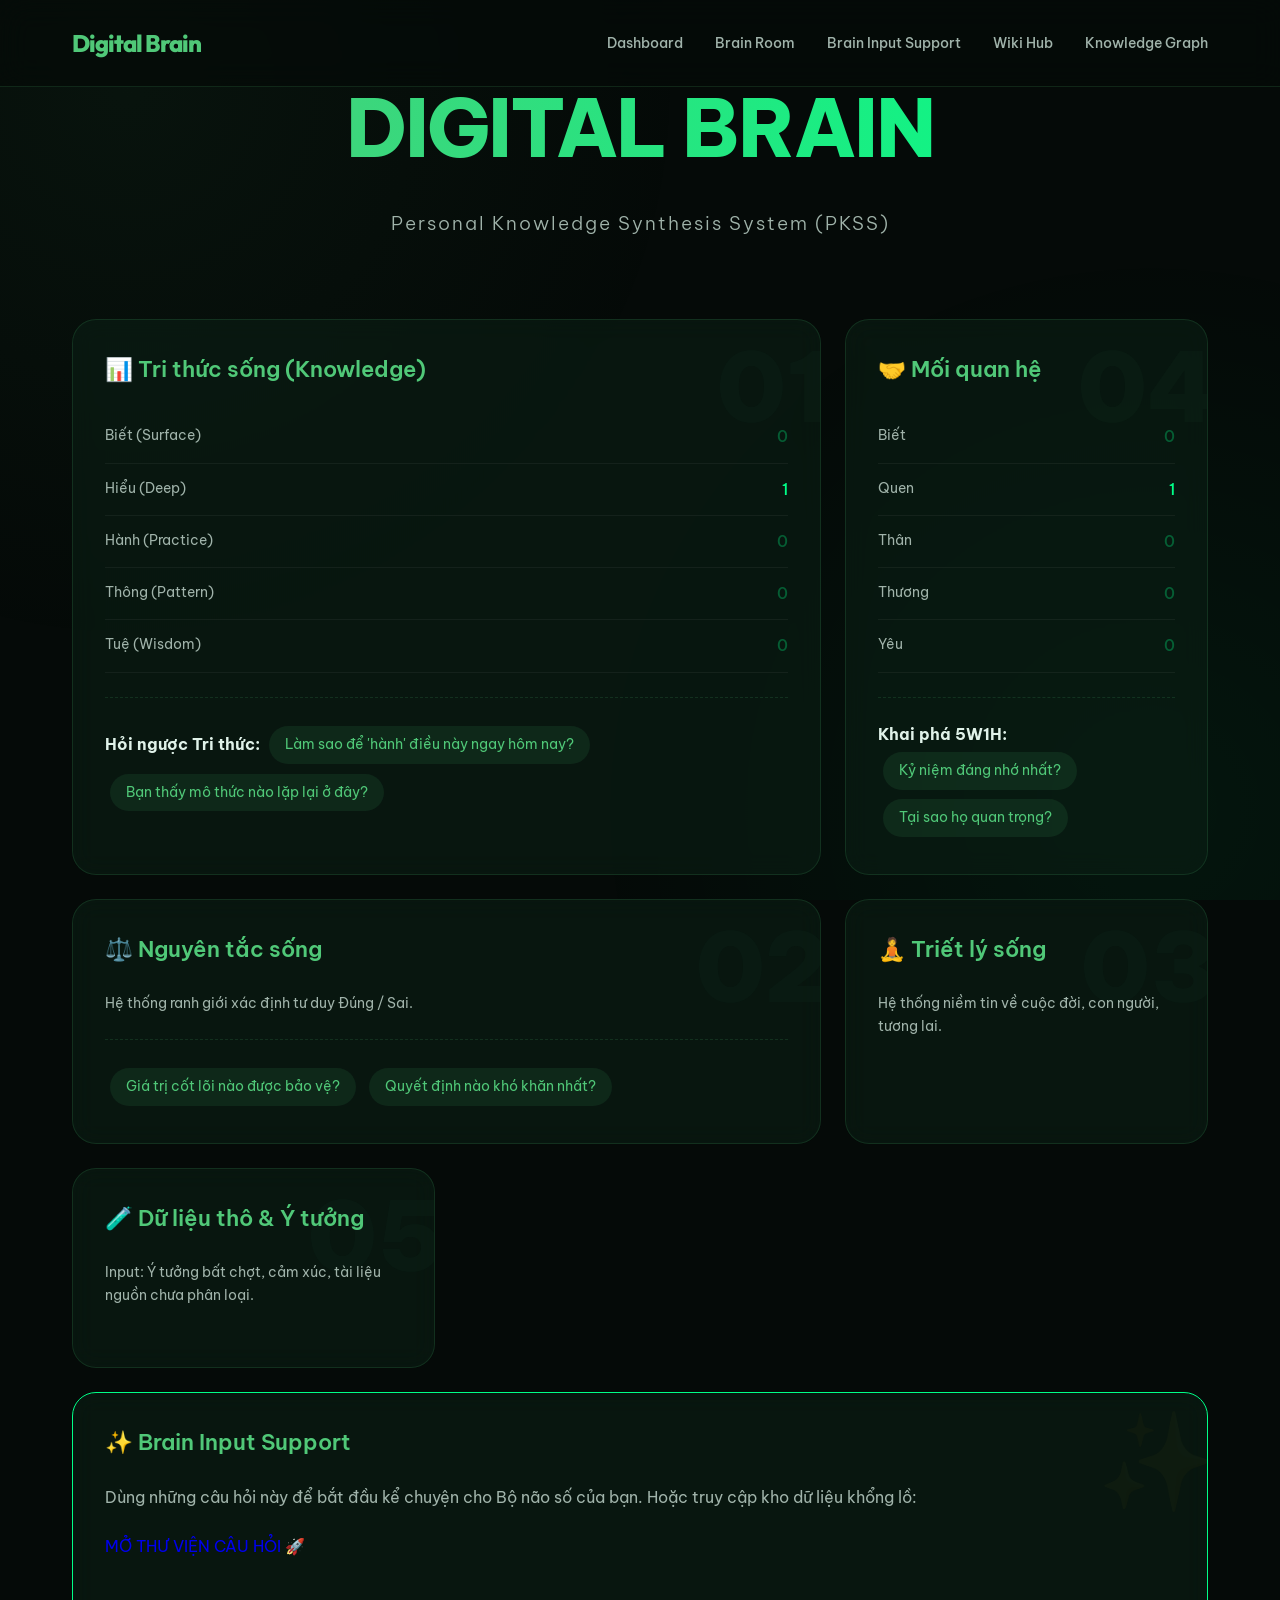
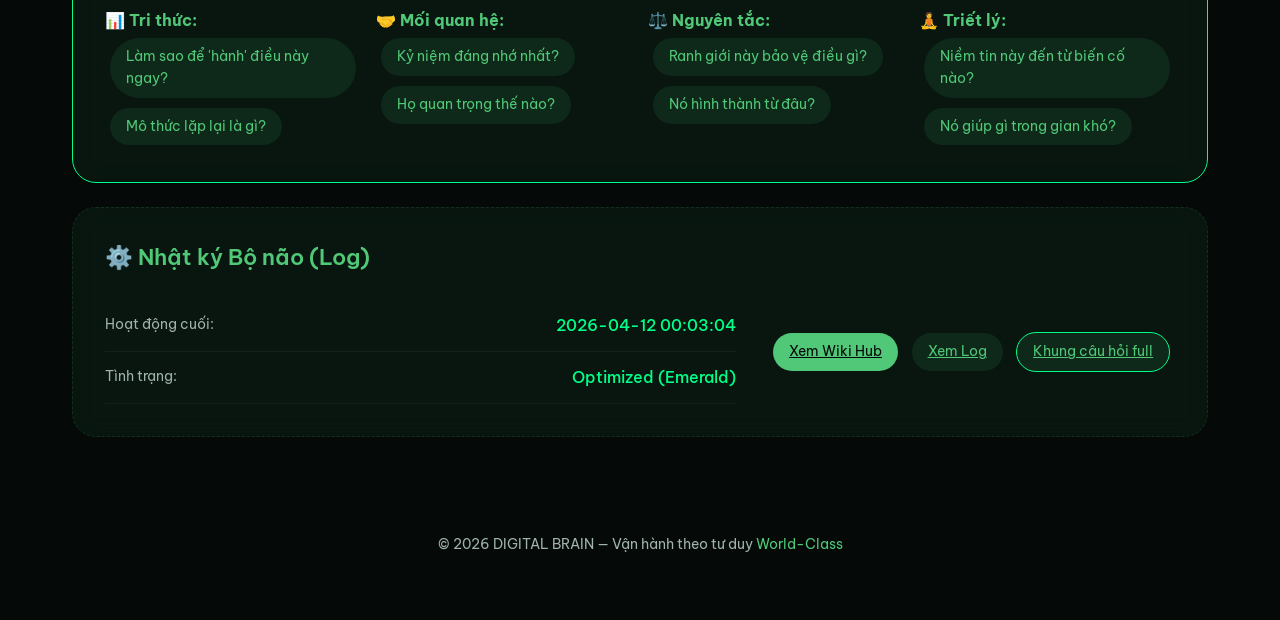
==== index.html @ 5f9c5ad5 "Initial commit: Open source template of Digital Brain" ====
<!DOCTYPE html>
<html lang="vi">
<head>
    <meta charset="UTF-8">
    <meta name="viewport" content="width=device-width, initial-scale=1.0">
    <title>Digital Brain | Emerald Intelligence</title>
    <link rel="stylesheet" href="index.css">
    <link href="https://fonts.googleapis.com/css2?family=Be+Vietnam+Pro:wght@300;400;600;800&family=Inter:wght@300;400;600&family=Outfit:wght@300;500;700;900&display=swap" rel="stylesheet">
    <script src="stats.js"></script>
</head>
<body>
    <div class="background-glow"></div>
    
    <nav class="navbar">
        <div class="nav-container">
            <a href="index.html" class="nav-logo">Digital Brain</a>
            <div class="nav-links">
                <a href="index.html">Dashboard</a>
                <a href="brain_room.html">Brain Room</a>
                <a href="prompts.html">Brain Input Support</a>
                <a href="wiki_hub.html">Wiki Hub</a>
                <a href="graph.html">Knowledge Graph</a>
            </div>
        </div>
    </nav>

    <main class="container">
        <header class="hero">
            <h1 class="glitch">Digital Brain</h1>
            <p class="subtitle">Personal Knowledge Synthesis System (PKSS)</p>
        </header>

        <section class="dashboard-grid">
            <!-- PILLAR 1: KNOWLEDGE -->
            <div class="card bento-large">
                <span class="pillar-number">01</span>
                <h2>📊 Tri thức sống (Knowledge)</h2>
                <div class="status-list">
                    <div class="status-item"><span class="status-label">Biết (Surface)</span> <span class="status-value" id="k-1">0</span></div>
                    <div class="status-item"><span class="status-label">Hiểu (Deep)</span> <span class="status-value" id="k-2">0</span></div>
                    <div class="status-item"><span class="status-label">Hành (Practice)</span> <span class="status-value" id="k-3">0</span></div>
                    <div class="status-item"><span class="status-label">Thông (Pattern)</span> <span class="status-value" id="k-4">0</span></div>
                    <div class="status-item"><span class="status-label">Tuệ (Wisdom)</span> <span class="status-value" id="k-5">0</span></div>
                </div>
                <div class="onboarding-questions">
                    <strong>Hỏi ngược Tri thức:</strong>
                    <div class="question-chip" title="Click to ask AI this">Làm sao để 'hành' điều này ngay hôm nay?</div>
                    <div class="question-chip" title="Click to ask AI this">Bạn thấy mô thức nào lặp lại ở đây?</div>
                </div>
            </div>

            <!-- PILLAR 4: RELATIONSHIPS -->
            <div class="card bento-medium">
                <span class="pillar-number">04</span>
                <h2>🤝 Mối quan hệ</h2>
                <div class="status-list">
                    <div class="status-item"><span class="status-label">Biết</span> <span class="status-value" id="r-1">0</span></div>
                    <div class="status-item"><span class="status-label">Quen</span> <span class="status-value" id="r-2">0</span></div>
                    <div class="status-item"><span class="status-label">Thân</span> <span class="status-value" id="r-3">0</span></div>
                    <div class="status-item"><span class="status-label">Thương</span> <span class="status-value" id="r-4">0</span></div>
                    <div class="status-item"><span class="status-label">Yêu</span> <span class="status-value" id="r-5">0</span></div>
                </div>
                <div class="onboarding-questions">
                    <strong>Khai phá 5W1H:</strong>
                    <div class="question-chip">Kỷ niệm đáng nhớ nhất?</div>
                    <div class="question-chip">Tại sao họ quan trọng?</div>
                </div>
            </div>

            <!-- PILLAR 2: PRINCIPLES -->
            <div class="card bento-wide">
                <span class="pillar-number">02</span>
                <h2>⚖️ Nguyên tắc sống</h2>
                <p style="color: var(--text-secondary); font-size: 0.9rem;">Hệ thống ranh giới xác định tư duy Đúng / Sai.</p>
                <div class="onboarding-questions">
                    <div class="question-chip">Giá trị cốt lõi nào được bảo vệ?</div>
                    <div class="question-chip">Quyết định nào khó khăn nhất?</div>
                </div>
            </div>

            <!-- PILLAR 3: PHILOSOPHIES -->
            <div class="card">
                <span class="pillar-number">03</span>
                <h2>🧘 Triết lý sống</h2>
                <p style="color: var(--text-secondary); font-size: 0.9rem;">Hệ thống niềm tin về cuộc đời, con người, tương lai.</p>
            </div>

            <!-- PILLAR 5: RAW DATA -->
            <div class="card">
                <span class="pillar-number">05</span>
                <h2>🧪 Dữ liệu thô & Ý tưởng</h2>
                <p style="color: var(--text-secondary); font-size: 0.9rem;">Input: Ý tưởng bất chợt, cảm xúc, tài liệu nguồn chưa phân loại.</p>
            </div>

            <!-- MAGIC PROMPTS SECTION -->
            <div class="card bento-wide" style="grid-column: span 3; border: 1px solid var(--accent-color);">
                <span class="pillar-number">✨</span>
                <h2>✨ Brain Input Support</h2>
                <p style="color: var(--text-secondary); margin-bottom: 1.5rem;">Dùng những câu hỏi này để bắt đầu kể chuyện cho Bộ não số của bạn. Hoặc truy cập kho dữ liệu khổng lồ:</p>
                <div style="display: flex; gap: 1rem; margin-bottom: 1.5rem;">
                    <a href="prompts.html" class="btn-magic" style="text-decoration: none; display: inline-block;">MỞ THƯ VIỆN CÂU HỎI 🚀</a>
                </div>
                <div style="display: grid; grid-template-columns: repeat(auto-fit, minmax(250px, 1fr)); gap: 1rem;">
                    <div class="onboarding-questions" style="margin-top: 0; border: none;">
                        <strong style="color: var(--primary-color);">📊 Tri thức:</strong>
                        <div class="question-chip">Làm sao để 'hành' điều này ngay?</div>
                        <div class="question-chip">Mô thức lặp lại là gì?</div>
                    </div>
                    <div class="onboarding-questions" style="margin-top: 0; border: none;">
                        <strong style="color: var(--primary-color);">🤝 Mối quan hệ:</strong>
                        <div class="question-chip">Kỷ niệm đáng nhớ nhất?</div>
                        <div class="question-chip">Họ quan trọng thế nào?</div>
                    </div>
                    <div class="onboarding-questions" style="margin-top: 0; border: none;">
                        <strong style="color: var(--primary-color);">⚖️ Nguyên tắc:</strong>
                        <div class="question-chip">Ranh giới này bảo vệ điều gì?</div>
                        <div class="question-chip">Nó hình thành từ đâu?</div>
                    </div>
                    <div class="onboarding-questions" style="margin-top: 0; border: none;">
                        <strong style="color: var(--primary-color);">🧘 Triết lý:</strong>
                        <div class="question-chip">Niềm tin này đến từ biến cố nào?</div>
                        <div class="question-chip">Nó giúp gì trong gian khó?</div>
                    </div>
                </div>
            </div>

            <!-- LOGS & METRICS -->
            <div class="card" style="border-style: dashed; grid-column: span 3;">
                <h2>⚙️ Nhật ký Bộ não (Log)</h2>
                <div style="display: flex; justify-content: space-between; align-items: center;">
                    <div class="status-list" style="flex: 1;">
                        <div class="status-item"><span class="status-label">Hoạt động cuối:</span> <span class="status-value" id="last-sync-time">Hệ thống khởi tạo</span></div>
                        <div class="status-item"><span class="status-label">Tình trạng:</span> <span class="status-value" style="color: #00ff88;">Optimized (Emerald)</span></div>
                    </div>
                    <div style="margin-left: 2rem;">
                        <a href="wiki_hub.html" class="question-chip" style="background: var(--primary-color); color: var(--bg-color);">Xem Wiki Hub</a>
                        <a href="wiki/log.md" class="question-chip">Xem Log</a>
                        <a href="wiki/templates/exploration-framework.md" class="question-chip" style="border: 1px solid var(--accent-color);">Khung câu hỏi full</a>
                    </div>
                </div>
            </div>
        </section>

        <footer class="footer">
            <p>&copy; 2026 DIGITAL BRAIN — Vận hành theo tư duy <span>World-Class</span></p>
        </footer>
    </main>

    <script>
        // Update stats from BRAIN_STATS (from stats.js)
        if (typeof BRAIN_STATS !== 'undefined') {
            // Knowledge mapping
            document.getElementById('k-1').innerText = BRAIN_STATS.knowledge["1_Biet"];
            document.getElementById('k-2').innerText = BRAIN_STATS.knowledge["2_Hieu"];
            document.getElementById('k-3').innerText = BRAIN_STATS.knowledge["3_Hanh"];
            document.getElementById('k-4').innerText = BRAIN_STATS.knowledge["4_Thong"];
            document.getElementById('k-5').innerText = BRAIN_STATS.knowledge["5_Tue"];

            // Relationship mapping
            document.getElementById('r-1').innerText = BRAIN_STATS.relationships["1_Biet"];
            document.getElementById('r-2').innerText = BRAIN_STATS.relationships["2_Quen"];
            document.getElementById('r-3').innerText = BRAIN_STATS.relationships["3_Than"];
            document.getElementById('r-4').innerText = BRAIN_STATS.relationships["4_Thuong"];
            document.getElementById('r-5').innerText = BRAIN_STATS.relationships["5_Yeu"];

            // Meta mapping
            document.getElementById('last-sync-time').innerText = BRAIN_STATS.last_sync;
        }

        // Animating the progress (visual opacity)
        document.querySelectorAll('.status-value').forEach((el) => {
            if (el.innerText === '0') {
               el.style.opacity = '0.3';
            } else {
               el.style.opacity = '1';
               el.style.color = 'var(--accent-color)';
            }
        });
    </script>
</body>
</html>
---- index.css ----
:root {
  --bg-color: #050a08;
  --primary-color: #50C878; /* Emerald Green */
  --primary-glow: rgba(80, 200, 120, 0.4);
  --secondary-color: #2e8b57;
  --accent-color: #00ff88;
  --text-main: #e0f2e9;
  --text-secondary: #a0b3aa;
  --card-bg: rgba(10, 31, 20, 0.6);
  --border-color: rgba(80, 200, 120, 0.15);
  --transition: all 0.4s cubic-bezier(0.165, 0.84, 0.44, 1);
}

* {
  margin: 0;
  padding: 0;
  box-sizing: border-box;
}

body {
  font-family: 'Be Vietnam Pro', 'Outfit', 'Inter', sans-serif;
  background-color: var(--bg-color);
  color: var(--text-main);
  line-height: 1.6;
  overflow-x: hidden;
  min-height: 100vh;
}

/* Navbar Styles */
.navbar {
  position: fixed;
  top: 0;
  width: 100%;
  padding: 1.5rem 0;
  background: rgba(5, 10, 8, 0.7);
  backdrop-filter: blur(15px);
  z-index: 1000;
  border-bottom: 1px solid var(--border-color);
}

.nav-container {
  max-width: 1200px;
  margin: 0 auto;
  display: flex;
  justify-content: space-between;
  align-items: center;
  padding: 0 2rem;
}

.nav-logo {
  font-size: 1.5rem;
  font-weight: 800;
  color: var(--primary-color);
  text-decoration: none;
  font-family: 'Outfit', sans-serif;
  letter-spacing: -1px;
}

.nav-links {
  display: flex;
  gap: 2rem;
}

.nav-links a {
  text-decoration: none;
  color: var(--text-secondary);
  font-size: 0.9rem;
  font-weight: 500;
  transition: var(--transition);
}

.nav-links a:hover, .nav-links a.active {
  color: var(--primary-color);
}

/* Background Animation */
.background-glow {
  position: fixed;
  top: 0;
  left: 0;
  width: 100%;
  height: 100%;
  background: 
    radial-gradient(circle at 10% 10%, rgba(80, 200, 120, 0.05) 0%, transparent 40%),
    radial-gradient(circle at 90% 90%, rgba(0, 255, 136, 0.05) 0%, transparent 40%);
  pointer-events: none;
  z-index: -1;
}

.container {
  max-width: 1200px;
  margin: 0 auto;
  padding: 4rem 2rem;
}

/* Hero Section */
.hero {
  text-align: center;
  margin-bottom: 5rem;
  animation: fadeInDown 1s ease-out;
}

.glitch {
  font-size: 5rem;
  font-weight: 800;
  letter-spacing: -2px;
  text-transform: uppercase;
  position: relative;
  background: linear-gradient(to right, var(--primary-color), var(--accent-color));
  -webkit-background-clip: text;
  -webkit-text-fill-color: transparent;
  margin-bottom: 1rem;
}

.subtitle {
  font-size: 1.2rem;
  color: var(--text-secondary);
  font-weight: 300;
  letter-spacing: 2px;
}

/* Dashboard Grid */
.dashboard-grid {
  display: grid;
  grid-template-columns: repeat(3, 1fr);
  grid-auto-rows: minmax(200px, auto);
  gap: 1.5rem;
}

.card {
  background: var(--card-bg);
  backdrop-filter: blur(12px);
  -webkit-backdrop-filter: blur(12px);
  border: 1px solid var(--border-color);
  border-radius: 24px;
  padding: 2rem;
  transition: var(--transition);
  position: relative;
  overflow: hidden;
}

.card:hover {
  transform: translateY(-5px);
  border-color: var(--primary-color);
  box-shadow: 0 15px 35px rgba(0, 0, 0, 0.4), 0 0 20px var(--primary-glow);
}

.card h2 {
  font-size: 1.4rem;
  font-weight: 600;
  margin-bottom: 1.5rem;
  display: flex;
  align-items: center;
  gap: 0.8rem;
  color: var(--primary-color);
}

/* Bento Scaling */
.bento-large { grid-column: span 2; grid-row: span 2; }
.bento-medium { grid-column: span 1; grid-row: span 2; }
.bento-wide { grid-column: span 2; grid-row: span 1; }

/* Pillars specific styles */
.pillar-number {
  position: absolute;
  top: -10px;
  right: -10px;
  font-size: 6rem;
  font-weight: 900;
  color: rgba(80, 200, 120, 0.03);
  pointer-events: none;
}

.status-list {
  list-style: none;
}

.status-item {
  display: flex;
  justify-content: space-between;
  padding: 0.8rem 0;
  border-bottom: 1px solid rgba(255, 255, 255, 0.05);
}

.status-label { color: var(--text-secondary); font-size: 0.9rem; }
.status-value { color: var(--accent-color); font-weight: 500; }

.onboarding-questions {
  margin-top: 1.5rem;
  padding-top: 1.5rem;
  border-top: 1px dashed var(--border-color);
}

.question-chip {
  display: inline-block;
  background: rgba(80, 200, 120, 0.1);
  color: var(--primary-color);
  padding: 0.5rem 1rem;
  border-radius: 50px;
  font-size: 0.85rem;
  margin: 0.3rem;
  cursor: pointer;
  transition: var(--transition);
}

.question-chip:hover {
  background: var(--primary-color);
  color: var(--bg-color);
}

/* Animations */
@keyframes fadeInDown {
  from { opacity: 0; transform: translateY(-30px); }
  to { opacity: 1; transform: translateY(0); }
}

@keyframes pulse {
  0% { transform: scale(1); opacity: 0.5; }
  50% { transform: scale(1.05); opacity: 0.8; }
  100% { transform: scale(1); opacity: 0.5; }
}

.footer {
  margin-top: 6rem;
  text-align: center;
  color: var(--text-secondary);
  font-size: 0.9rem;
}

.footer span {
  color: var(--primary-color);
}

/* Responsive */
@media (max-width: 900px) {
  .dashboard-grid { grid-template-columns: 1fr; }
  .bento-large, .bento-medium, .bento-wide { grid-column: span 1; grid-row: auto; }
  .glitch { font-size: 3rem; }
}
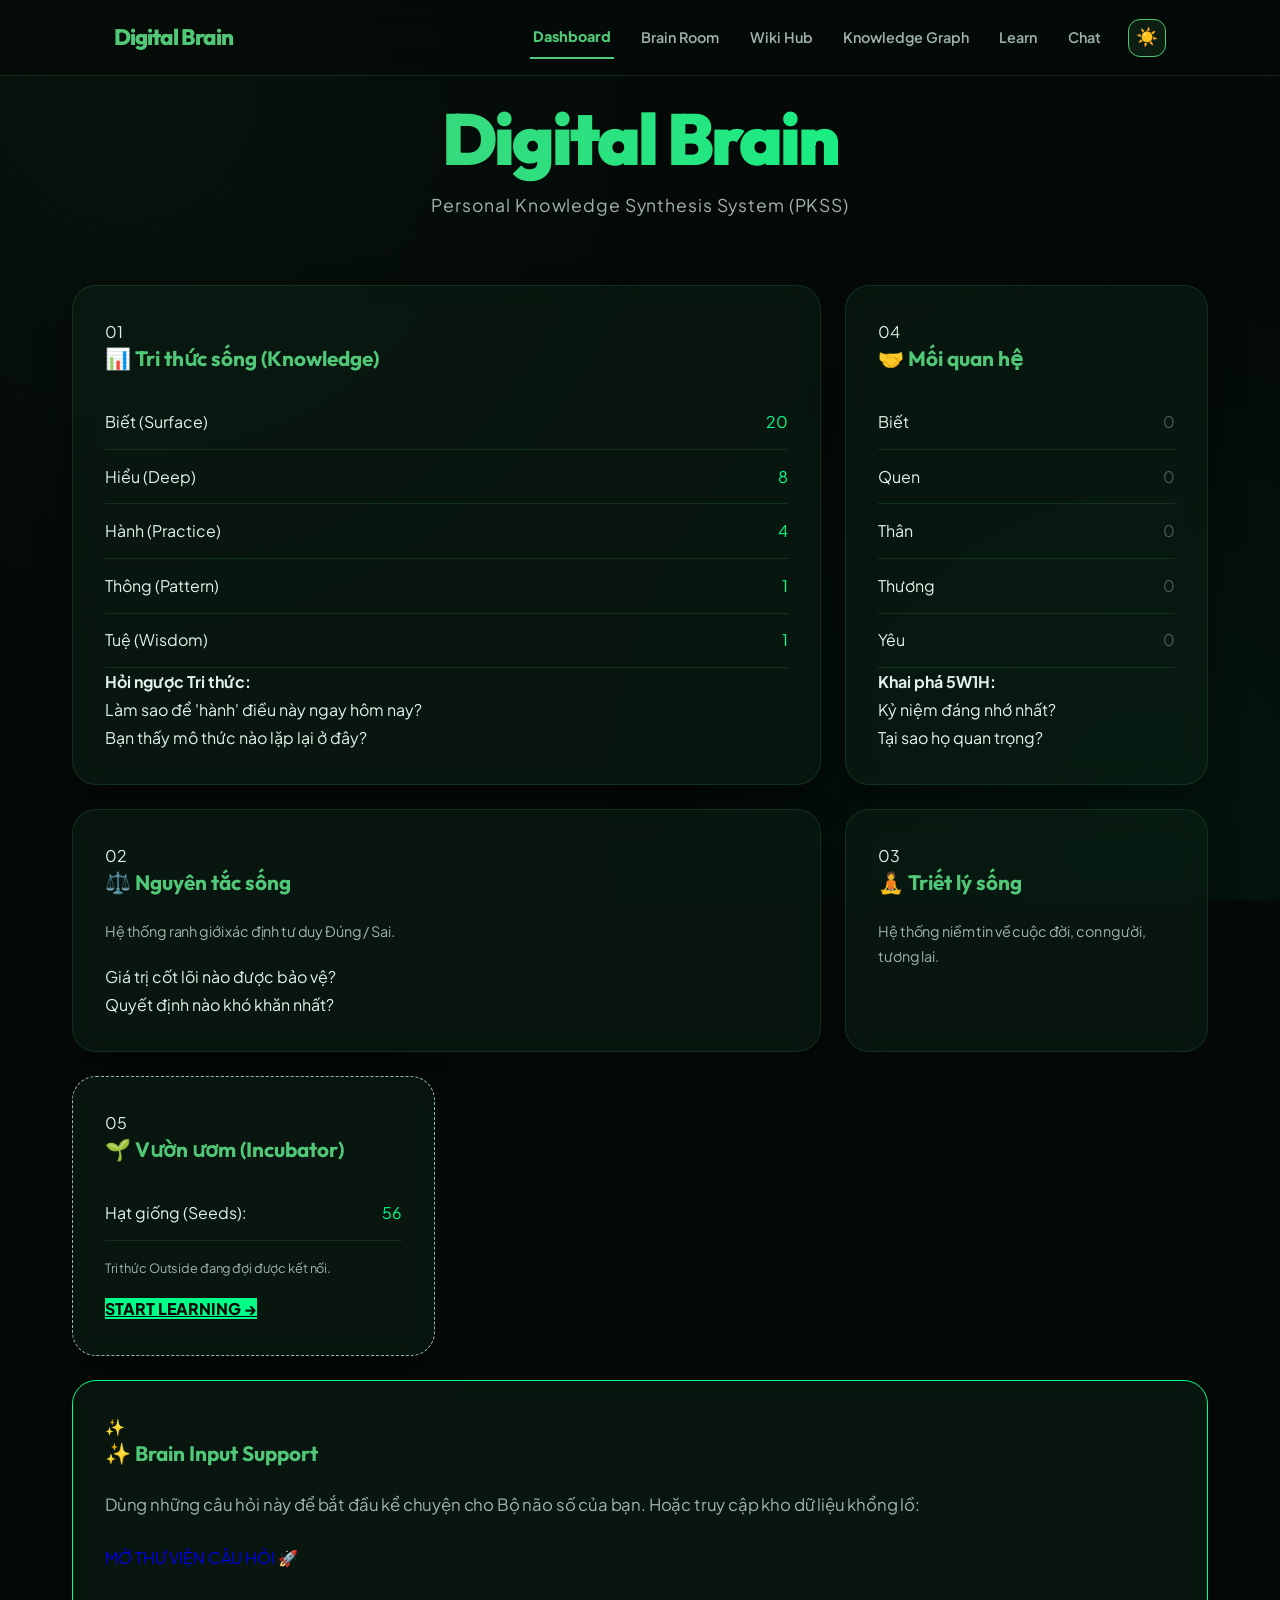
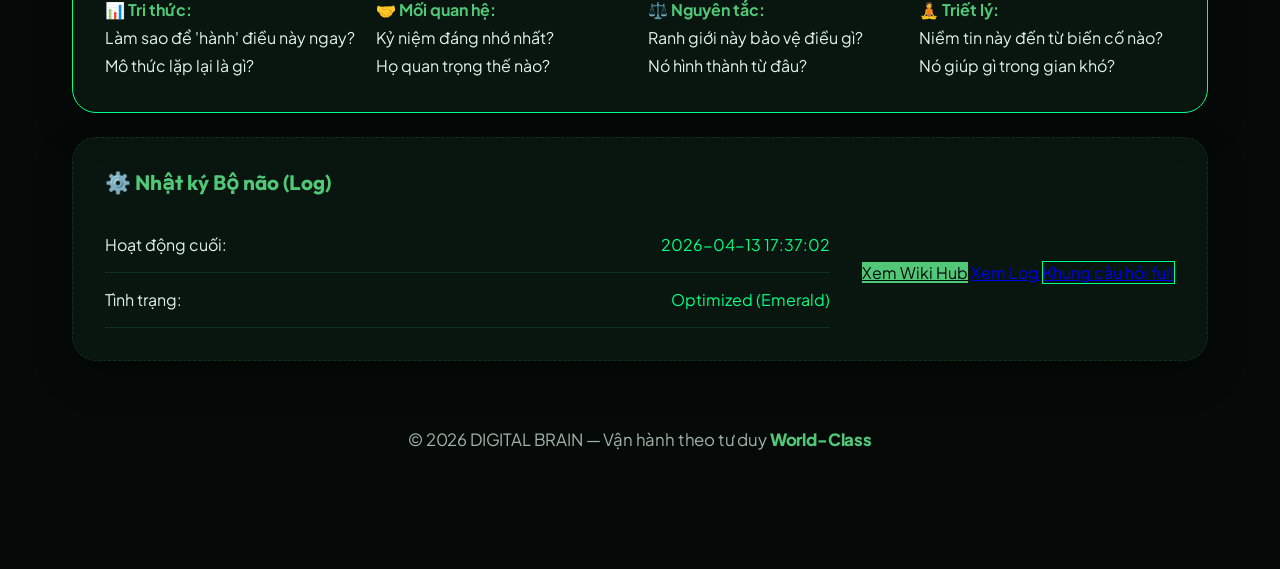
==== commit c9ae2035: "Sync updates from digital-brain" ====
--- a/index.html
+++ b/index.html
@@ -5,7 +5,7 @@
     <meta name="viewport" content="width=device-width, initial-scale=1.0">
     <title>Digital Brain | Emerald Intelligence</title>
     <link rel="stylesheet" href="index.css">
-    <link href="https://fonts.googleapis.com/css2?family=Be+Vietnam+Pro:wght@300;400;600;800&family=Inter:wght@300;400;600&family=Outfit:wght@300;500;700;900&display=swap" rel="stylesheet">
+    <link href="https://fonts.googleapis.com/css2?family=Be+Vietnam+Pro:wght@400;500;700&family=Plus+Jakarta+Sans:wght@400;500;600;700;800&family=Outfit:wght@400;700;900&display=swap" rel="stylesheet">
     <script src="stats.js"></script>
 </head>
 <body>
@@ -15,11 +15,13 @@
         <div class="nav-container">
             <a href="index.html" class="nav-logo">Digital Brain</a>
             <div class="nav-links">
-                <a href="index.html">Dashboard</a>
+                <a href="index.html" class="active">Dashboard</a>
                 <a href="brain_room.html">Brain Room</a>
-                <a href="prompts.html">Brain Input Support</a>
                 <a href="wiki_hub.html">Wiki Hub</a>
                 <a href="graph.html">Knowledge Graph</a>
+                <a href="learn.html">Learn</a>
+                <a href="chat.html">Chat</a>
+                <button id="theme-toggle" class="theme-toggle" title="Chuyển chế độ Sáng/Tối">☀️</button>
             </div>
         </div>
     </nav>
@@ -85,11 +87,15 @@
                 <p style="color: var(--text-secondary); font-size: 0.9rem;">Hệ thống niềm tin về cuộc đời, con người, tương lai.</p>
             </div>
 
-            <!-- PILLAR 5: RAW DATA -->
-            <div class="card">
+            <!-- PILLAR 5: INCUBATOR (OUTSIDE) -->
+            <div class="card" style="border: 1px dashed var(--text-secondary);">
                 <span class="pillar-number">05</span>
-                <h2>🧪 Dữ liệu thô & Ý tưởng</h2>
-                <p style="color: var(--text-secondary); font-size: 0.9rem;">Input: Ý tưởng bất chợt, cảm xúc, tài liệu nguồn chưa phân loại.</p>
+                <h2>🌱 Vườn ươm (Incubator)</h2>
+                <div class="status-list">
+                    <div class="status-item"><span class="status-label">Hạt giống (Seeds):</span> <span class="status-value" id="i-count">0</span></div>
+                </div>
+                <p style="color: var(--text-secondary); font-size: 0.8rem; margin: 1rem 0;">Tri thức Outside đang đợi được kết nối.</p>
+                <a href="learn.html" class="question-chip" style="background: var(--accent-color); color: var(--bg-color); width: 100%; text-align: center; margin: 0; font-weight: 800;">START LEARNING →</a>
             </div>
 
             <!-- MAGIC PROMPTS SECTION -->
@@ -134,8 +140,8 @@
                     </div>
                     <div style="margin-left: 2rem;">
                         <a href="wiki_hub.html" class="question-chip" style="background: var(--primary-color); color: var(--bg-color);">Xem Wiki Hub</a>
-                        <a href="wiki/log.md" class="question-chip">Xem Log</a>
-                        <a href="wiki/templates/exploration-framework.md" class="question-chip" style="border: 1px solid var(--accent-color);">Khung câu hỏi full</a>
+                        <a href="viewer.html?file=wiki/log.md" class="question-chip">Xem Log</a>
+                        <a href="viewer.html?file=wiki/templates/exploration-framework.md" class="question-chip" style="border: 1px solid var(--accent-color);">Khung câu hỏi full</a>
                     </div>
                 </div>
             </div>
@@ -146,6 +152,18 @@
         </footer>
     </main>
 
+    <!-- Mobile Bottom Navigation -->
+    <nav class="mobile-nav">
+        <div class="mobile-nav-container">
+            <a href="index.html" class="mobile-nav-item active"><span>🏠</span>Dashboard</a>
+            <a href="brain_room.html" class="mobile-nav-item"><span>🛠️</span>Room</a>
+            <a href="wiki_hub.html" class="mobile-nav-item"><span>📚</span>Wiki</a>
+            <a href="chat.html" class="mobile-nav-item"><span>💬</span>Chat</a>
+            <a href="learn.html" class="mobile-nav-item"><span>🎓</span>Learn</a>
+        </div>
+    </nav>
+
+    <script src="theme.js"></script>
     <script>
         // Update stats from BRAIN_STATS (from stats.js)
         if (typeof BRAIN_STATS !== 'undefined') {
@@ -165,6 +183,11 @@
 
             // Meta mapping
             document.getElementById('last-sync-time').innerText = BRAIN_STATS.last_sync;
+
+            // Incubator mapping
+            if (BRAIN_STATS.incubator) {
+                document.getElementById('i-count').innerText = BRAIN_STATS.incubator.files.length;
+            }
         }
 
         // Animating the progress (visual opacity)
--- a/index.css
+++ b/index.css
@@ -1,4 +1,5 @@
 :root {
+  /* Dark Theme (Default) */
   --bg-color: #050a08;
   --primary-color: #50C878; /* Emerald Green */
   --primary-glow: rgba(80, 200, 120, 0.4);
@@ -8,7 +9,22 @@
   --text-secondary: #a0b3aa;
   --card-bg: rgba(10, 31, 20, 0.6);
   --border-color: rgba(80, 200, 120, 0.15);
+  --navbar-bg: rgba(5, 10, 8, 0.7);
   --transition: all 0.4s cubic-bezier(0.165, 0.84, 0.44, 1);
+  --shadow: 0 15px 35px rgba(0, 0, 0, 0.4);
+  --container-padding: 6rem 2rem 4rem 2rem;
+  --input-height: 54px;
+}
+
+body.light-mode {
+  --bg-color: #f8fafc; /* Soft White */
+  --text-main: #1e293b; /* Dark Slate */
+  --text-secondary: #64748b;
+  --card-bg: rgba(255, 255, 255, 0.9);
+  --border-color: rgba(80, 200, 120, 0.3);
+  --navbar-bg: rgba(248, 250, 252, 0.8);
+  --shadow: 0 10px 25px rgba(80, 200, 120, 0.1);
+  --primary-glow: rgba(80, 200, 120, 0.15);
 }
 
 * {
@@ -18,12 +34,24 @@
 }
 
 body {
-  font-family: 'Be Vietnam Pro', 'Outfit', 'Inter', sans-serif;
+  font-family: 'Plus Jakarta Sans', 'Be Vietnam Pro', sans-serif;
   background-color: var(--bg-color);
   color: var(--text-main);
-  line-height: 1.6;
+  line-height: 1.75;
   overflow-x: hidden;
   min-height: 100vh;
+  transition: background-color 0.5s ease, color 0.5s ease;
+}
+
+h1, h2, h3 {
+  font-family: 'Outfit', sans-serif;
+  line-height: 1.2;
+}
+
+p {
+  font-size: clamp(0.95rem, 2vw, 1.05rem);
+  letter-spacing: -0.01em;
+  margin-bottom: 1.2rem;
 }
 
 /* Navbar Styles */
@@ -31,24 +59,25 @@
   position: fixed;
   top: 0;
   width: 100%;
-  padding: 1.5rem 0;
-  background: rgba(5, 10, 8, 0.7);
+  padding: 1rem 0;
+  background: var(--navbar-bg);
   backdrop-filter: blur(15px);
+  -webkit-backdrop-filter: blur(15px);
   z-index: 1000;
   border-bottom: 1px solid var(--border-color);
 }
 
 .nav-container {
-  max-width: 1200px;
+  max-width: 1100px;
   margin: 0 auto;
   display: flex;
   justify-content: space-between;
   align-items: center;
-  padding: 0 2rem;
+  padding: 0 1.5rem;
 }
 
 .nav-logo {
-  font-size: 1.5rem;
+  font-size: 1.4rem;
   font-weight: 800;
   color: var(--primary-color);
   text-decoration: none;
@@ -58,19 +87,84 @@
 
 .nav-links {
   display: flex;
-  gap: 2rem;
+  gap: 1.5rem;
+  align-items: center;
 }
 
 .nav-links a {
   text-decoration: none;
   color: var(--text-secondary);
   font-size: 0.9rem;
-  font-weight: 500;
-  transition: var(--transition);
-}
-
-.nav-links a:hover, .nav-links a.active {
+  font-weight: 600;
+  transition: var(--transition);
+  padding: 0.5rem 0.2rem;
+}
+
+.nav-links a.active {
+  color: var(--primary-color) !important;
+  font-weight: 800 !important;
+  border-bottom: 2px solid var(--primary-color);
+}
+
+/* Mobile Navigation (Bottom Bar) */
+.mobile-nav {
+  display: none;
+  position: fixed;
+  bottom: 0;
+  left: 0;
+  width: 100%;
+  background: var(--navbar-bg);
+  backdrop-filter: blur(25px);
+  -webkit-backdrop-filter: blur(25px);
+  border-top: 1px solid var(--border-color);
+  z-index: 2000;
+  padding: 0.8rem 0;
+  padding-bottom: calc(0.8rem + env(safe-area-inset-bottom));
+}
+
+.mobile-nav-container {
+  display: flex;
+  justify-content: space-around;
+  align-items: center;
+}
+
+.mobile-nav-item {
+  display: flex;
+  flex-direction: column;
+  align-items: center;
+  text-decoration: none;
+  color: var(--text-secondary);
+  font-size: 0.75rem;
+  font-weight: 600;
+  gap: 6px;
+}
+
+.mobile-nav-item span { font-size: 1.3rem; }
+
+.mobile-nav-item.active {
   color: var(--primary-color);
+}
+
+/* Theme Toggle Button */
+.theme-toggle {
+  background: rgba(80, 200, 120, 0.1);
+  border: 1px solid var(--primary-color);
+  color: var(--primary-color);
+  width: 38px;
+  height: 38px;
+  border-radius: 12px;
+  cursor: pointer;
+  display: flex;
+  align-items: center;
+  justify-content: center;
+  font-size: 1.1rem;
+  transition: var(--transition);
+}
+
+.theme-toggle:hover {
+  background: var(--primary-color);
+  color: white;
+  transform: rotate(20deg);
 }
 
 /* Background Animation */
@@ -90,40 +184,40 @@
 .container {
   max-width: 1200px;
   margin: 0 auto;
-  padding: 4rem 2rem;
+  padding: var(--container-padding);
 }
 
 /* Hero Section */
 .hero {
   text-align: center;
-  margin-bottom: 5rem;
+  margin-bottom: clamp(2rem, 8vw, 4rem);
   animation: fadeInDown 1s ease-out;
 }
 
 .glitch {
-  font-size: 5rem;
-  font-weight: 800;
-  letter-spacing: -2px;
-  text-transform: uppercase;
-  position: relative;
+  font-size: clamp(2.5rem, 10vw, 4.5rem);
+  font-weight: 900;
+  letter-spacing: -0.04em;
   background: linear-gradient(to right, var(--primary-color), var(--accent-color));
   -webkit-background-clip: text;
   -webkit-text-fill-color: transparent;
-  margin-bottom: 1rem;
+  margin-bottom: 0.5rem;
 }
 
 .subtitle {
-  font-size: 1.2rem;
+  font-size: clamp(0.9rem, 3vw, 1.1rem);
   color: var(--text-secondary);
-  font-weight: 300;
-  letter-spacing: 2px;
+  font-weight: 400;
+  letter-spacing: 0.05em;
+  max-width: 600px;
+  margin: 0 auto;
 }
 
 /* Dashboard Grid */
 .dashboard-grid {
   display: grid;
   grid-template-columns: repeat(3, 1fr);
-  grid-auto-rows: minmax(200px, auto);
+  grid-auto-rows: minmax(180px, auto);
   gap: 1.5rem;
 }
 
@@ -133,21 +227,18 @@
   -webkit-backdrop-filter: blur(12px);
   border: 1px solid var(--border-color);
   border-radius: 24px;
-  padding: 2rem;
+  padding: clamp(1.5rem, 5vw, 2rem);
   transition: var(--transition);
   position: relative;
   overflow: hidden;
-}
-
-.card:hover {
-  transform: translateY(-5px);
-  border-color: var(--primary-color);
-  box-shadow: 0 15px 35px rgba(0, 0, 0, 0.4), 0 0 20px var(--primary-glow);
-}
+  box-shadow: var(--shadow);
+}
+
+.card:hover { border-color: var(--primary-color); transform: translateY(-5px); }
 
 .card h2 {
-  font-size: 1.4rem;
-  font-weight: 600;
+  font-size: clamp(1.1rem, 4vw, 1.3rem);
+  font-weight: 700;
   margin-bottom: 1.5rem;
   display: flex;
   align-items: center;
@@ -160,80 +251,200 @@
 .bento-medium { grid-column: span 1; grid-row: span 2; }
 .bento-wide { grid-column: span 2; grid-row: span 1; }
 
-/* Pillars specific styles */
-.pillar-number {
-  position: absolute;
-  top: -10px;
-  right: -10px;
-  font-size: 6rem;
-  font-weight: 900;
-  color: rgba(80, 200, 120, 0.03);
-  pointer-events: none;
-}
-
-.status-list {
-  list-style: none;
-}
-
 .status-item {
   display: flex;
   justify-content: space-between;
   padding: 0.8rem 0;
-  border-bottom: 1px solid rgba(255, 255, 255, 0.05);
-}
-
-.status-label { color: var(--text-secondary); font-size: 0.9rem; }
-.status-value { color: var(--accent-color); font-weight: 500; }
-
-.onboarding-questions {
-  margin-top: 1.5rem;
-  padding-top: 1.5rem;
-  border-top: 1px dashed var(--border-color);
-}
-
-.question-chip {
-  display: inline-block;
-  background: rgba(80, 200, 120, 0.1);
-  color: var(--primary-color);
+  border-bottom: 1px solid var(--border-color);
+}
+
+/* --- CHAT COMPONENT STYLES --- */
+.chat-container {
+  background: var(--card-bg);
+  border: 1px solid var(--border-color);
+  border-radius: 24px;
+  backdrop-filter: blur(20px);
+  display: flex;
+  flex-direction: column;
+  height: calc(100vh - 160px); /* Tall enough for desktop */
+  min-height: 500px;
+  overflow: hidden;
+  box-shadow: var(--shadow);
+  margin-top: 1rem;
+}
+
+.chat-header {
+  padding: 1.2rem 1.8rem;
+  border-bottom: 1px solid var(--border-color);
+  display: flex;
+  justify-content: space-between;
+  align-items: center;
+  gap: 1.5rem;
+  background: rgba(0, 0, 0, 0.1);
+}
+
+.header-left { 
+  display: flex; 
+  align-items: center; 
+  gap: 1.2rem; 
+}
+
+.header-right { 
+  display: flex; 
+  align-items: center; 
+  gap: 1rem; 
+}
+
+/* Global Model Selectors */
+.model-select {
+  background: rgba(128, 128, 128, 0.12);
+  border: 1px solid var(--border-color);
+  color: var(--text-main);
+  padding: 0.7rem 1.2rem;
+  border-radius: 12px;
+  font-family: inherit;
+  font-size: 0.9rem;
+  outline: none;
+  transition: var(--transition);
+  cursor: pointer;
+}
+
+.model-select:focus { border-color: var(--primary-color); }
+
+.btn-clear {
   padding: 0.5rem 1rem;
-  border-radius: 50px;
-  font-size: 0.85rem;
-  margin: 0.3rem;
+  font-size: 0.8rem;
+  font-weight: 700;
   cursor: pointer;
-  transition: var(--transition);
-}
-
-.question-chip:hover {
+  background: rgba(255, 60, 60, 0.1);
+  border: 1px solid rgba(255, 60, 60, 0.2);
+  color: #ff8888;
+  border-radius: 10px;
+  transition: var(--transition);
+}
+
+.btn-clear:hover { 
+  background: #ff4444; 
+  color: white; 
+  border-color: #ff4444;
+}
+
+/* Chat Input Area */
+.chat-input-area {
+  padding: 1.5rem 2rem;
+  border-top: 1px solid var(--border-color);
+  background: rgba(0, 0, 0, 0.15);
+  display: flex;
+  gap: 1rem;
+  align-items: center;
+}
+
+.chat-input {
+  flex-grow: 1;
+  height: var(--input-height);
+  background: rgba(128, 128, 128, 0.12);
+  border: 1px solid var(--border-color);
+  color: var(--text-main);
+  padding: 0 1.5rem;
+  border-radius: 15px;
+  font-family: inherit;
+  font-size: 1rem;
+  outline: none;
+  transition: var(--transition);
+}
+
+.chat-input:focus { 
+  border-color: var(--primary-color);
+  background: rgba(128, 128, 128, 0.18);
+}
+
+.btn-send {
+  height: var(--input-height);
   background: var(--primary-color);
-  color: var(--bg-color);
+  color: white;
+  border: none;
+  padding: 0 2rem;
+  border-radius: 15px;
+  font-weight: 800;
+  cursor: pointer;
+  transition: var(--transition);
+  display: flex;
+  align-items: center;
+  box-shadow: 0 4px 15px rgba(80, 200, 120, 0.3);
+}
+
+.btn-send:hover { 
+  transform: translateY(-2px);
+  box-shadow: 0 6px 20px rgba(80, 200, 120, 0.5);
+}
+
+/* Smartphone Adjustments */
+@media (max-width: 768px) {
+  :root {
+    --container-padding: 3rem 1rem 6rem 1rem;
+  }
+  
+  .navbar .nav-links {
+    display: none !important;
+  }
+  
+  .mobile-nav {
+    display: block !important;
+  }
+  
+  .background-glow {
+    display: none !important;
+  }
+
+  .dashboard-grid {
+    grid-template-columns: 1fr !important;
+    grid-auto-rows: auto !important;
+    gap: 1rem !important;
+  }
+  
+  .bento-large, .bento-medium, .bento-wide {
+    grid-column: span 1 !important;
+    grid-row: auto !important;
+  }
+  
+  .chat-container {
+    margin: 0;
+    height: calc(100vh - 140px);
+    border-radius: 0;
+    border: none;
+  }
+
+  .chat-header {
+    flex-direction: column;
+    align-items: stretch;
+    padding: 1rem;
+    gap: 1rem;
+  }
+  
+  .header-left { justify-content: space-between; }
+  
+  .header-right {
+    overflow-x: auto;
+    padding-bottom: 5px;
+    width: 100%;
+    justify-content: flex-start;
+  }
+  
+  .model-select { flex: 1; }
 }
 
 /* Animations */
 @keyframes fadeInDown {
-  from { opacity: 0; transform: translateY(-30px); }
+  from { opacity: 0; transform: translateY(-20px); }
   to { opacity: 1; transform: translateY(0); }
 }
 
-@keyframes pulse {
-  0% { transform: scale(1); opacity: 0.5; }
-  50% { transform: scale(1.05); opacity: 0.8; }
-  100% { transform: scale(1); opacity: 0.5; }
-}
-
 .footer {
-  margin-top: 6rem;
+  margin-top: 4rem;
+  padding-bottom: 2rem;
   text-align: center;
   color: var(--text-secondary);
-  font-size: 0.9rem;
-}
-
-.footer span {
-  color: var(--primary-color);
-}
-
-/* Responsive */
-@media (max-width: 900px) {
-  .dashboard-grid { grid-template-columns: 1fr; }
-  .bento-large, .bento-medium, .bento-wide { grid-column: span 1; grid-row: auto; }
-  .glitch { font-size: 3rem; }
-}
+  font-size: 0.8rem;
+}
+
+.footer span { color: var(--primary-color); font-weight: 800; }
